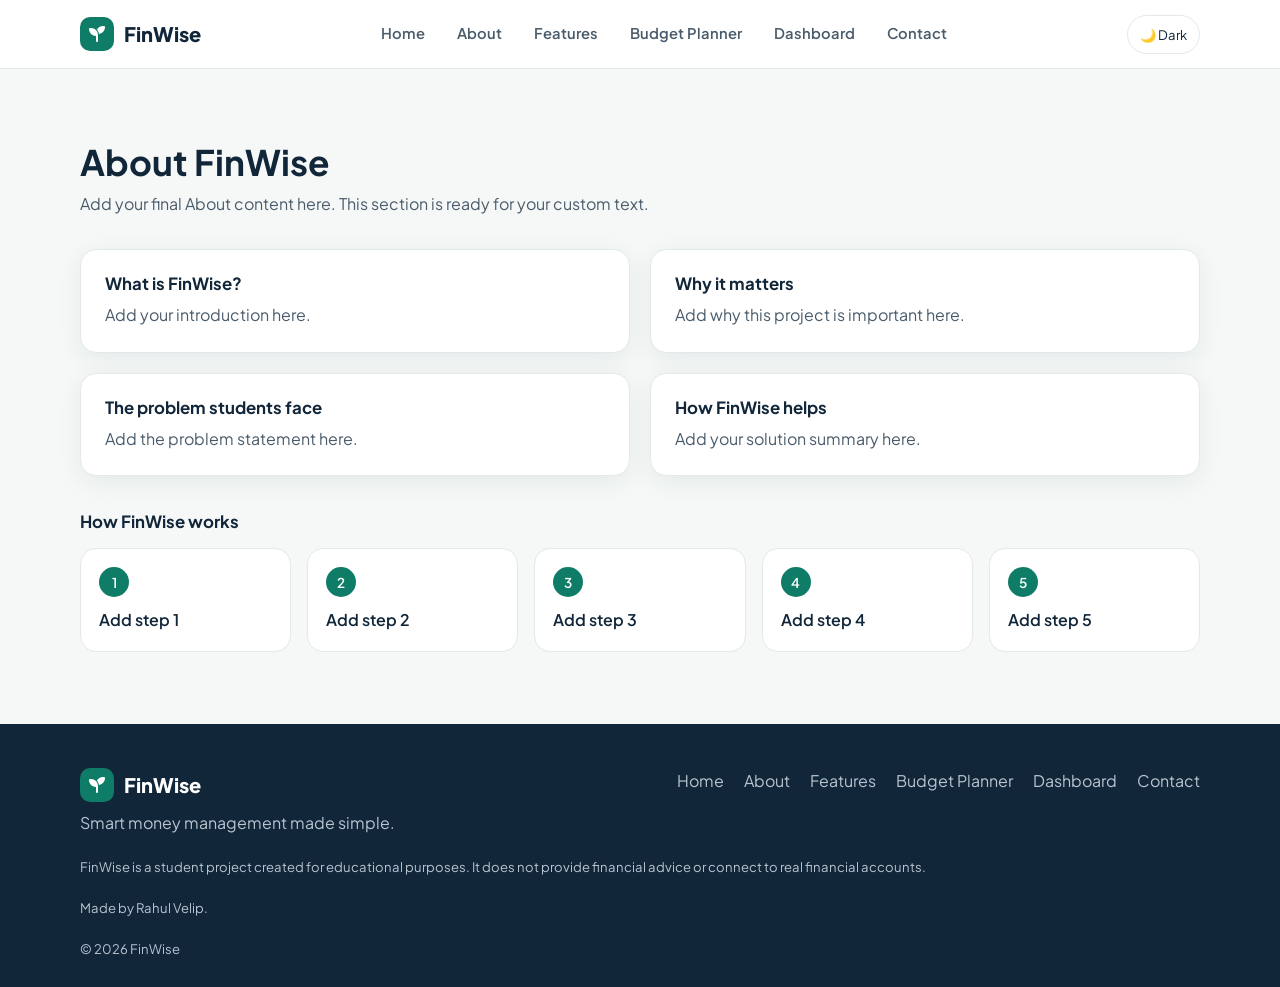
==== about.html @ bb415e73 "Initial FinWise site with GitHub Pages deployment Co-authored-by: Copilot <223556219+Copilot@users.n" ====
<!DOCTYPE html>
<html lang="en">
<head>
  <meta charset="UTF-8">
  <meta name="viewport" content="width=device-width, initial-scale=1, viewport-fit=cover">
  <meta name="theme-color" content="#0e7c66">
  <meta name="mobile-web-app-capable" content="yes">
  <meta name="apple-mobile-web-app-capable" content="yes">
  <title>About FinWise</title>
  <meta name="description" content="Learn what FinWise is and why personal finance tracking matters.">
  <link href="https://fonts.googleapis.com/css2?family=Plus+Jakarta+Sans:wght@400;500;600;700;800&display=swap" rel="stylesheet">
  <link rel="stylesheet" href="https://cdnjs.cloudflare.com/ajax/libs/font-awesome/6.5.1/css/all.min.css">
  <link rel="stylesheet" href="style.css">
</head>
<body>
<header>
  <div class="container nav">
    <a href="index.html" class="logo"><i class="fa-solid fa-seedling"></i>FinWise</a>
    <button class="menu-btn" id="menuBtn" aria-label="Open menu" aria-controls="mainNav" aria-expanded="false"><i class="fa-solid fa-bars" aria-hidden="true"></i></button>
    <ul id="mainNav">
      <li><a href="index.html">Home</a></li>
      <li><a href="about.html">About</a></li>
      <li><a href="features.html">Features</a></li>
      <li><a href="planner.html">Budget Planner</a></li>
      <li><a href="dashboard.html">Dashboard</a></li>
      <li><a href="contact.html">Contact</a></li>
    </ul>
  </div>
</header>

<main>
<section id="about">
  <div class="container">
    <div class="section-head">
      <h2>About FinWise</h2>
      <p>Add your final About content here. This section is ready for your custom text.</p>
    </div>
    <div class="grid g2">
      <div class="card"><h3>What is FinWise?</h3><p>Add your introduction here.</p></div>
      <div class="card"><h3>Why it matters</h3><p>Add why this project is important here.</p></div>
      <div class="card"><h3>The problem students face</h3><p>Add the problem statement here.</p></div>
      <div class="card"><h3>How FinWise helps</h3><p>Add your solution summary here.</p></div>
    </div>
    <h3 class="sub">How FinWise works</h3>
    <ol class="steps">
      <li>Add step 1</li><li>Add step 2</li><li>Add step 3</li><li>Add step 4</li><li>Add step 5</li>
    </ol>
  </div>
</section>
</main>

<footer>
  <div class="container">
    <div class="foot-top">
      <div><a href="index.html" class="logo"><i class="fa-solid fa-seedling"></i>FinWise</a><p>Smart money management made simple.</p></div>
      <ul>
        <li><a href="index.html">Home</a></li><li><a href="about.html">About</a></li><li><a href="features.html">Features</a></li>
        <li><a href="planner.html">Budget Planner</a></li><li><a href="dashboard.html">Dashboard</a></li><li><a href="contact.html">Contact</a></li>
      </ul>
    </div>
    <p class="disclaimer">FinWise is a student project created for educational purposes. It does not provide financial advice or connect to real financial accounts.</p>
    <p class="disclaimer">Made by Rahul Velip.</p>
    <p class="disclaimer">© <span id="year"></span> FinWise</p>
  </div>
</footer>

<script src="script.js"></script>
</body>
</html>
---- style.css ----
/* =========================================================
   FinWise – style.css
   1. Colours & settings  2. Base  3. Navigation  4. Sections
   5. Forms & results  6. Dashboard  7. Footer  8. Responsive
   ========================================================= */

/* ---------- 1. COLOURS & SETTINGS (change the look here) ---------- */
:root {
  --primary: #0e7c66;        /* main brand colour: buttons, icons, bars */
  --primary-dark: #0a5c4b;   /* hover colour for buttons */
  --primary-soft: #e3f3ee;   /* light tint of the primary colour */
  --ink: #12263a;            /* headings and dark areas */
  --text: #4a5b6b;           /* normal text */
  --bg: #f5f8f7;             /* page background */
  --card: #ffffff;           /* card background */
  --line: #e2e9e7;           /* borders */
  --accent: #e9a23b;         /* highlight colour (badges, focus ring) */
  --danger: #c0392b;         /* error messages */
  --radius: 16px;            /* roundness of cards */
  --shadow: 0 6px 24px rgba(18, 38, 58, .07);
}
:root[data-theme="dark"] {
  --ink: #edf7f3;
  --text: #b9c9c6;
  --bg: #101b1b;
  --card: #172626;
  --line: #29403d;
  --primary-soft: #1d4038;
  --shadow: 0 8px 26px rgba(0, 0, 0, .2);
}

/* ---------- 2. BASE ---------- */
* { box-sizing: border-box; margin: 0; }
html { scroll-padding-top: 76px; }
body { font-family: 'Plus Jakarta Sans', system-ui, sans-serif; background: var(--bg); color: var(--text); line-height: 1.6; }
h1, h2, h3 { color: var(--ink); line-height: 1.2; }
h3 { font-size: 1.05rem; margin-bottom: 8px; }
a { color: inherit; text-decoration: none; }
ul, ol { padding: 0; list-style: none; }
[hidden] { display: none !important; }
:focus-visible { outline: 3px solid var(--accent); outline-offset: 2px; }
.container { width: min(1120px, calc(100% - 32px)); margin-inline: auto; }
section { padding: 72px 0; }
section.alt { background: var(--card); }
.section-head { max-width: 620px; margin-bottom: 32px; }
.section-head h2 { font-size: clamp(1.6rem, 3vw, 2.2rem); margin-bottom: 8px; }
.sub { margin-top: 36px; }

.card { background: var(--card); border: 1px solid var(--line); border-radius: var(--radius); padding: 24px; box-shadow: var(--shadow); transition: transform .2s, box-shadow .2s; }
.grid { display: grid; gap: 20px; }
.g2 { grid-template-columns: repeat(2, 1fr); }
.g3 { grid-template-columns: repeat(auto-fit, minmax(260px, 1fr)); }
.g4 { grid-template-columns: repeat(auto-fit, minmax(200px, 1fr)); }

.btn { display: inline-flex; align-items: center; gap: 8px; padding: 12px 24px; border-radius: 999px; font-family: inherit; font-weight: 600; font-size: .95rem; border: 2px solid var(--primary); cursor: pointer; transition: .2s; }
.btn-primary { background: var(--primary); color: #fff; }
.btn-primary:hover { background: var(--primary-dark); border-color: var(--primary-dark); transform: translateY(-2px); }
.btn-ghost { color: var(--primary); background: transparent; }
.btn-ghost:hover { background: var(--primary-soft); }

.demo { display: inline-block; font-size: .75rem; font-weight: 600; background: #fdf1dc; color: #8a5a0c; padding: 3px 10px; border-radius: 999px; }

/* ---------- 3. NAVIGATION ---------- */
header { position: sticky; top: 0; z-index: 10; background: rgba(255,255,255,.93); backdrop-filter: blur(8px); border-bottom: 1px solid var(--line); }
.nav { display: flex; align-items: center; justify-content: space-between; height: 68px; }
.logo { display: flex; align-items: center; gap: 10px; font-weight: 800; font-size: 1.25rem; color: var(--ink); }
.logo i { background: var(--primary); color: #fff; width: 34px; height: 34px; border-radius: 10px; display: grid; place-items: center; font-size: 1rem; }
.nav ul { display: flex; gap: 4px; }
.nav ul a { display: block; padding: 8px 14px; border-radius: 999px; font-weight: 600; font-size: .92rem; transition: .2s; }
.nav ul a:hover { background: var(--primary-soft); color: var(--primary); }
.menu-btn { display: none; width: 44px; height: 44px; place-items: center; background: none; border: 0; border-radius: 10px; font-size: 1.4rem; color: var(--ink); cursor: pointer; }
.menu-btn:hover { background: var(--primary-soft); }
.form-button { margin-top: 20px; }

/* ---------- 4. SECTIONS ---------- */
.hero { padding: 80px 0 40px; }
.hero-grid { display: grid; grid-template-columns: 1.1fr .9fr; gap: 48px; align-items: center; }
.hero h1 { font-size: clamp(2.2rem, 5vw, 3.6rem); letter-spacing: -.02em; margin-bottom: 16px; }
.hero p { max-width: 520px; margin-bottom: 28px; font-size: 1.05rem; }
.hero-actions { display: flex; gap: 12px; flex-wrap: wrap; }
.hero .card p { margin: 0; }
.row-top { display: flex; justify-content: space-between; align-items: center; }
.big { font-size: 2rem; font-weight: 800; color: var(--ink); margin: 10px 0 16px !important; }
.big small { font-size: .9rem; font-weight: 500; color: var(--text); }

.stats-sec { padding: 24px 0 40px; }
.note { margin-bottom: 14px; font-size: .9rem; }
.stat { text-align: left; }
.stat > i { color: var(--primary); font-size: 1.1rem; margin-bottom: 10px; }
.stat b { display: block; font-size: 1.7rem; color: var(--ink); }

.feature:hover, .stat:hover { transform: translateY(-4px); box-shadow: 0 12px 28px rgba(18, 38, 58, .12); }
.icon { width: 46px; height: 46px; border-radius: 12px; background: var(--primary-soft); color: var(--primary); display: grid; place-items: center; font-size: 1.15rem; margin-bottom: 14px; }

.steps { counter-reset: s; display: grid; grid-template-columns: repeat(auto-fit, minmax(170px, 1fr)); gap: 16px; margin-top: 16px; }
.steps li { counter-increment: s; background: #fff; border: 1px solid var(--line); border-radius: var(--radius); padding: 18px; font-weight: 600; color: var(--ink); }
.steps li::before { content: counter(s); display: grid; place-items: center; width: 30px; height: 30px; border-radius: 50%; background: var(--primary); color: #fff; font-size: .85rem; margin-bottom: 10px; }

/* ---------- 5. FORMS & RESULTS ---------- */
.two { display: grid; grid-template-columns: 1fr 1fr; gap: 24px; align-items: start; }
.form-narrow { max-width: 640px; }
label { display: block; font-weight: 600; font-size: .88rem; color: var(--ink); margin: 14px 0 6px; }
input, textarea, select { width: 100%; padding: 12px 14px; border: 1px solid var(--line); border-radius: 12px; font: inherit; background: var(--card); color: var(--text); transition: .2s; }
input:focus, textarea:focus { outline: none; border-color: var(--primary); box-shadow: 0 0 0 3px var(--primary-soft); }
.fields { display: grid; grid-template-columns: 1fr 1fr; gap: 0 16px; }
.fields .full { grid-column: 1 / -1; }
.hint { font-size: .92rem; }
.msg { margin-top: 12px; font-weight: 600; min-height: 1.4em; }
.msg.error { color: var(--danger); }
.msg.ok { color: var(--primary); }

.results { display: grid; grid-template-columns: 1fr 1fr; gap: 12px; margin-bottom: 18px; }
.res { background: var(--bg); border-radius: 12px; padding: 14px; }
.res small { display: block; font-size: .8rem; }
.res b { font-size: 1.3rem; color: var(--ink); }
.row { display: flex; justify-content: space-between; gap: 10px; font-size: .88rem; margin: 14px 0 6px; }

/* Progress bar + stacked spending bar */
.bar { height: 10px; background: #e7eeec; border-radius: 99px; overflow: hidden; }
.bar span { display: block; height: 100%; width: 0; background: var(--primary); border-radius: 99px; transition: width .8s ease; }
.stack { display: flex; height: 14px; border-radius: 99px; overflow: hidden; background: #e7eeec; }
.stack span { transition: width .6s ease; }
.hero .stack span { width: auto; }
.legend { display: flex; flex-wrap: wrap; gap: 6px 14px; font-size: .82rem; margin-top: 10px; }
.legend i { display: inline-block; width: 10px; height: 10px; border-radius: 3px; margin-right: 5px; }
/* Category colours (used by both the bar and the legend) */
.c0 { background: #0e7c66; } .c1 { background: #e9a23b; } .c2 { background: #2f6fb5; }
.c3 { background: #8e5ac8; } .c4 { background: #d8604c; } .c5 { background: #8a9aa6; }
.cs { background: #a7dcca; }   /* savings / remaining */

/* ---------- 6. DASHBOARD ---------- */
.dash { background: var(--card); border: 1px solid var(--line); border-radius: 24px; padding: 28px; box-shadow: var(--shadow); }
.dash-grid { display: grid; grid-template-columns: 1.2fr 1fr; gap: 32px; margin-top: 28px; }
.tx li { display: flex; justify-content: space-between; padding: 12px 0; border-bottom: 1px solid var(--line); }
.tx li:last-child { border: 0; }
.tx i { width: 22px; color: var(--primary); }
.tx b { color: var(--ink); }
.theme-toggle { border: 1px solid var(--line); color: var(--ink); background: var(--card); border-radius: 999px; padding: 8px 12px; cursor: pointer; font: inherit; font-size: .82rem; }
.theme-toggle:hover { border-color: var(--primary); color: var(--primary); }
.dashboard-cards { margin-bottom: 24px; }
.dashboard-cards .res { min-height: 92px; }
.expense-item { display: flex; align-items: center; gap: 16px; padding: 14px 0; border-bottom: 1px solid var(--line); }
.expense-item > div { flex: 1; min-width: 0; }
.expense-item b, .expense-item small { display: block; }
.expense-item small { color: var(--text); font-size: .8rem; }
.expense-item strong { color: var(--ink); white-space: nowrap; }
.delete-btn { border: 0; background: transparent; color: var(--danger); cursor: pointer; font: inherit; font-size: .8rem; }
.empty-state { color: var(--text); padding: 18px 0; }
.allocation-card { display: grid; gap: 16px; }
.allocation-item .row { margin-top: 0; }

/* ---------- 7. FOOTER ---------- */
footer { background: var(--ink); color: #b8c4cf; padding: 44px 0 28px; }
footer .logo { color: #fff; margin-bottom: 8px; }
.foot-top { display: flex; justify-content: space-between; gap: 24px; flex-wrap: wrap; }
.foot-top ul { display: flex; gap: 6px 20px; flex-wrap: wrap; align-content: flex-start; }
.foot-top ul a:hover { color: #fff; }
.disclaimer { font-size: .82rem; margin-top: 20px; }
:root[data-theme="dark"] header { background: rgba(16, 27, 27, .93); }
:root[data-theme="dark"] .steps li { background: var(--card); }

/* ---------- 8. RESPONSIVE ---------- */
@media (max-width: 900px) {
  .hero-grid, .two, .dash-grid { grid-template-columns: 1fr; }
  .hero { padding-top: 48px; }
}
@media (max-width: 820px) {
  .menu-btn { display: block; }
  .nav ul { display: none; position: absolute; top: 68px; left: 0; right: 0; flex-direction: column; background: var(--card); padding: 12px 4%; border-bottom: 1px solid var(--line); }
  .nav ul.open { display: flex; }
}
@media (max-width: 620px) {
  section { padding: 52px 0; }
  .g2, .fields { grid-template-columns: 1fr; }
  .card, .dash { padding: 20px; }
  .hero-actions .btn, .form-button { width: 100%; justify-content: center; }
  .row-top { gap: 12px; align-items: flex-start; }
  .big { font-size: 1.75rem; }
  .legend { gap: 8px 12px; }
  .nav { gap: 8px; }
  .theme-toggle { margin-left: auto; }
  .expense-item { gap: 8px; }
}
@media (prefers-reduced-motion: reduce) {
  * { transition: none !important; animation: none !important; }
}
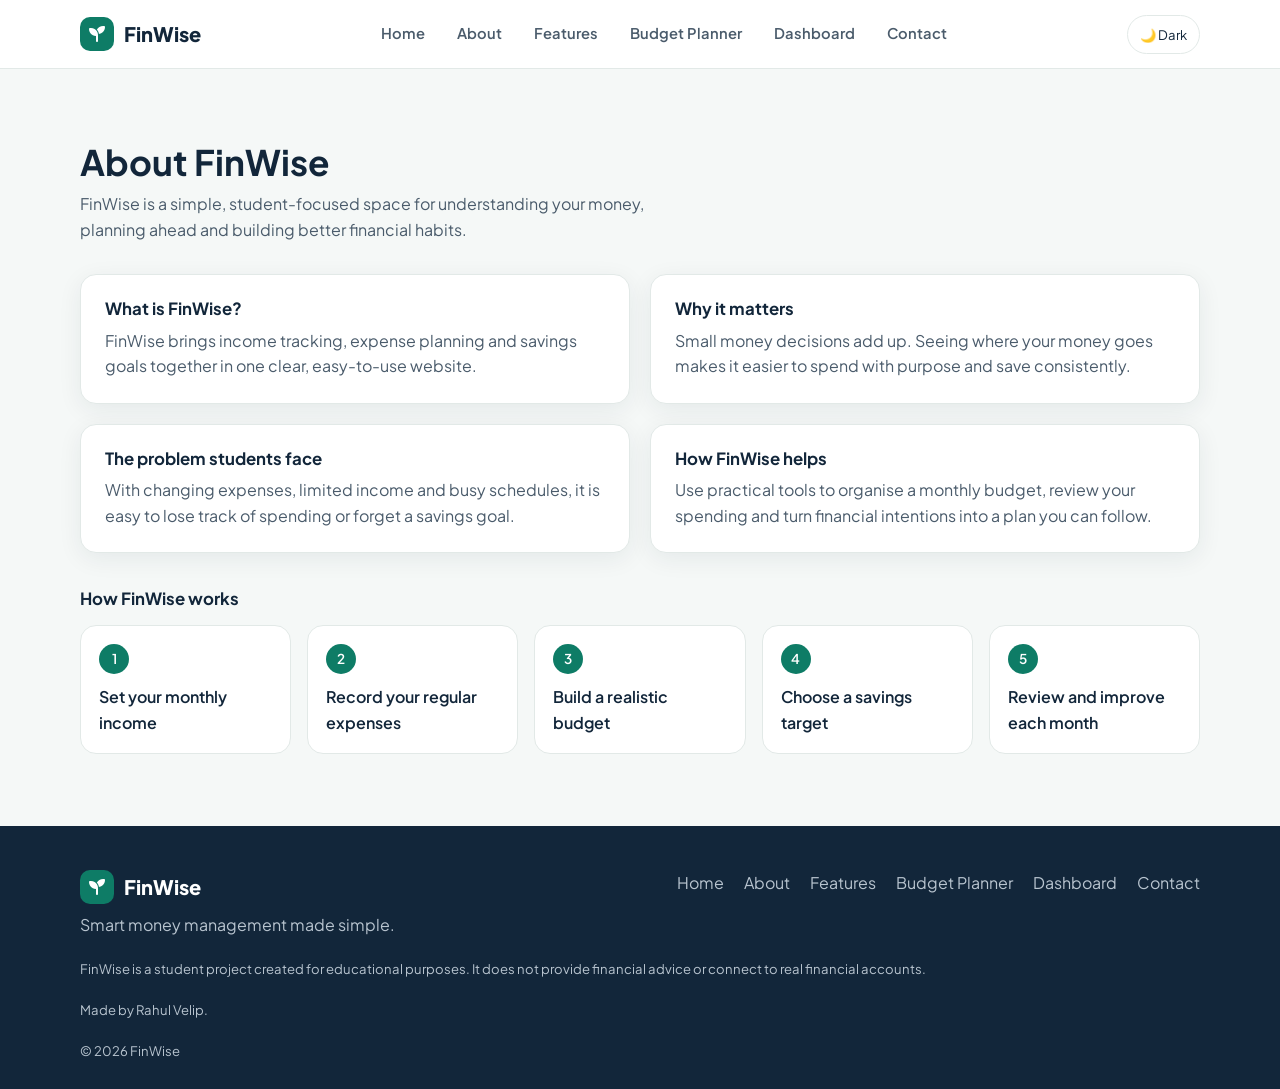
==== commit 3ef68d32: "Complete About page content" ====
--- a/about.html
+++ b/about.html
@@ -33,17 +33,17 @@
   <div class="container">
     <div class="section-head">
       <h2>About FinWise</h2>
-      <p>Add your final About content here. This section is ready for your custom text.</p>
+      <p>FinWise is a simple, student-focused space for understanding your money, planning ahead and building better financial habits.</p>
     </div>
     <div class="grid g2">
-      <div class="card"><h3>What is FinWise?</h3><p>Add your introduction here.</p></div>
-      <div class="card"><h3>Why it matters</h3><p>Add why this project is important here.</p></div>
-      <div class="card"><h3>The problem students face</h3><p>Add the problem statement here.</p></div>
-      <div class="card"><h3>How FinWise helps</h3><p>Add your solution summary here.</p></div>
+      <div class="card"><h3>What is FinWise?</h3><p>FinWise brings income tracking, expense planning and savings goals together in one clear, easy-to-use website.</p></div>
+      <div class="card"><h3>Why it matters</h3><p>Small money decisions add up. Seeing where your money goes makes it easier to spend with purpose and save consistently.</p></div>
+      <div class="card"><h3>The problem students face</h3><p>With changing expenses, limited income and busy schedules, it is easy to lose track of spending or forget a savings goal.</p></div>
+      <div class="card"><h3>How FinWise helps</h3><p>Use practical tools to organise a monthly budget, review your spending and turn financial intentions into a plan you can follow.</p></div>
     </div>
     <h3 class="sub">How FinWise works</h3>
     <ol class="steps">
-      <li>Add step 1</li><li>Add step 2</li><li>Add step 3</li><li>Add step 4</li><li>Add step 5</li>
+      <li>Set your monthly income</li><li>Record your regular expenses</li><li>Build a realistic budget</li><li>Choose a savings target</li><li>Review and improve each month</li>
     </ol>
   </div>
 </section>
